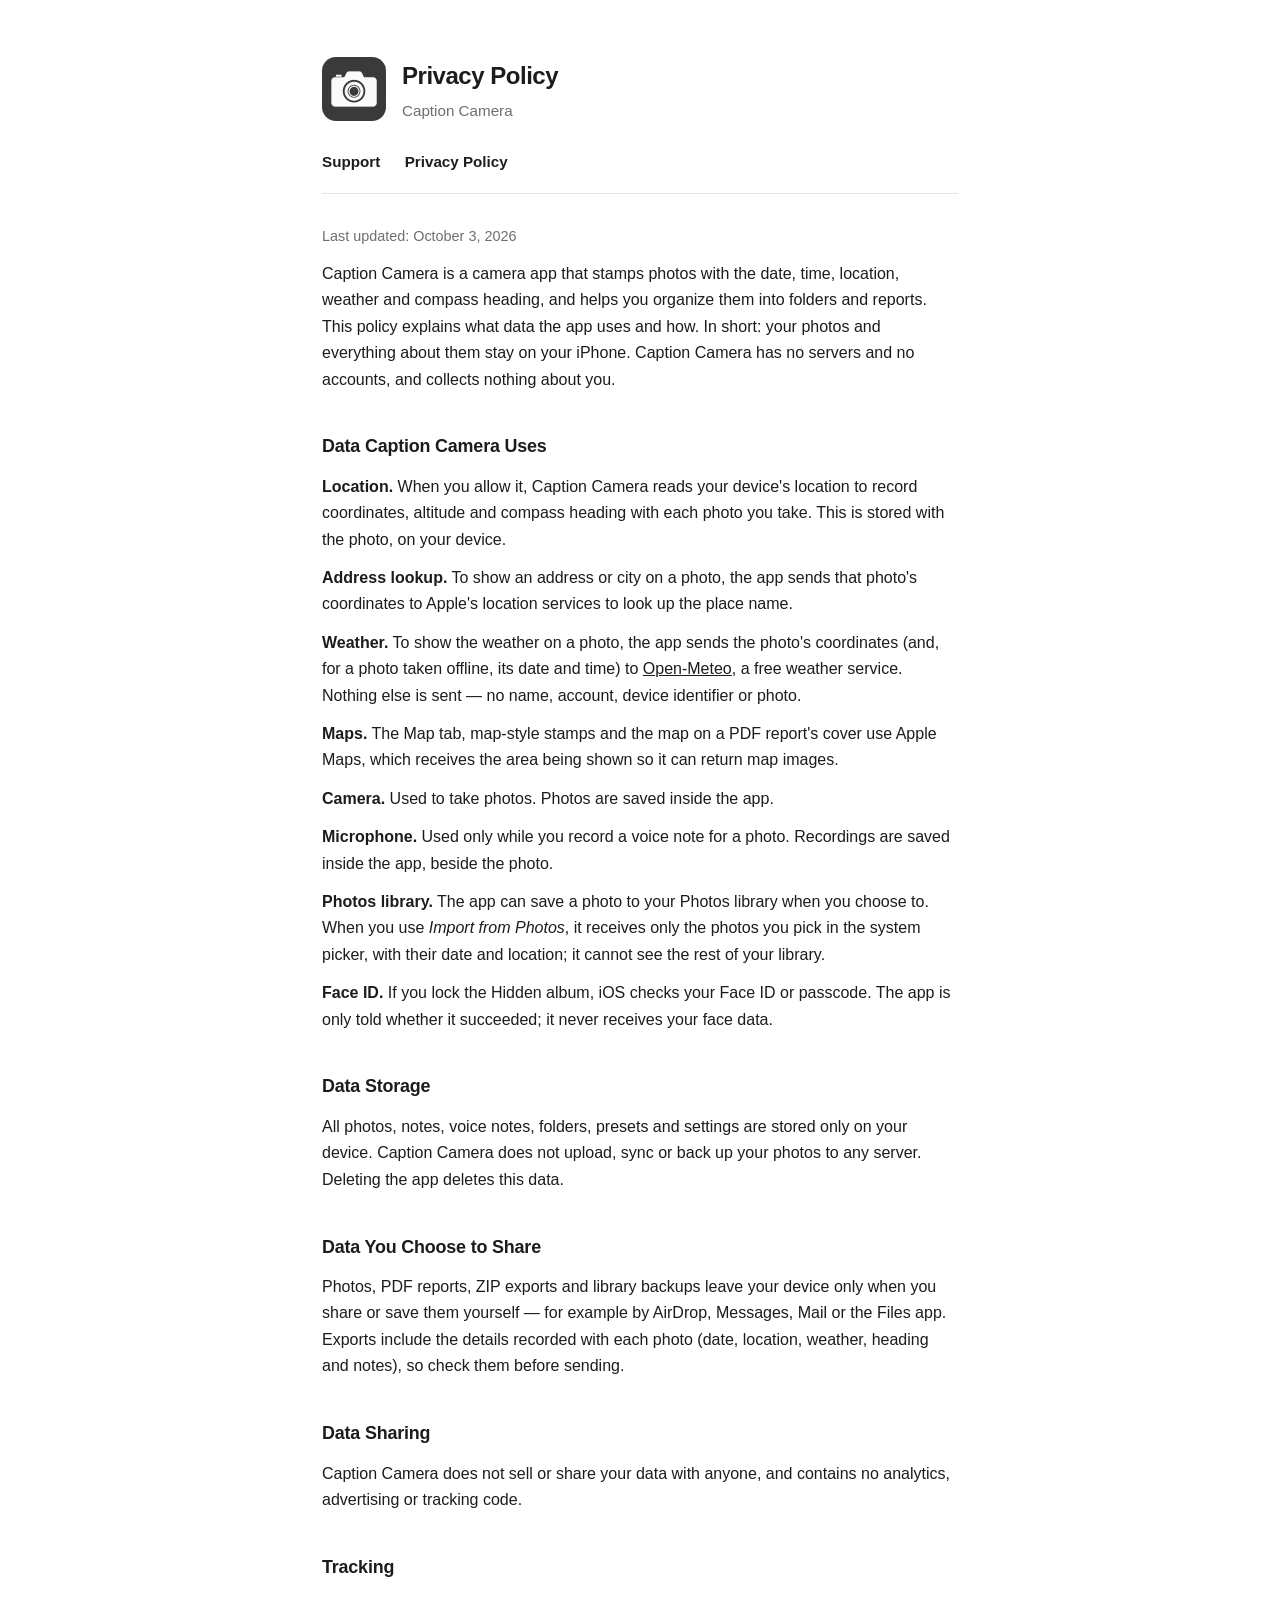
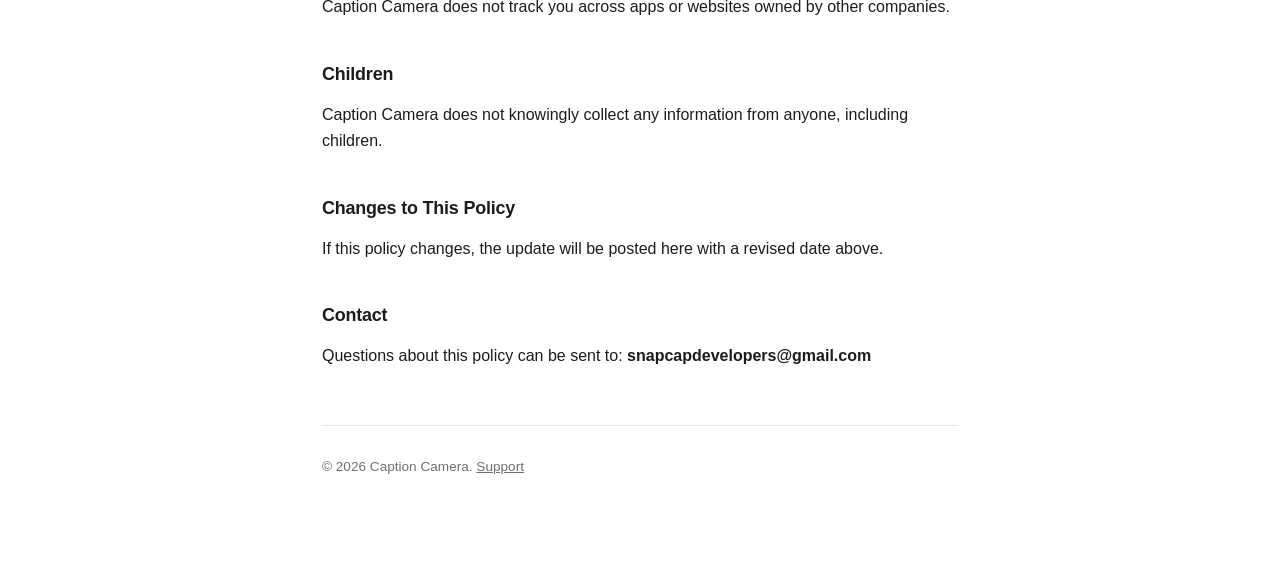
==== privacy.html @ 2c925708 "Caption Camera support and privacy pages" ====
<!DOCTYPE html>
<html lang="en">
<head>
<meta charset="UTF-8">
<meta name="viewport" content="width=device-width, initial-scale=1.0">
<title>Caption Camera — Privacy Policy</title>
<link rel="stylesheet" href="style.css">
<link rel="icon" href="icon.png">
</head>
<body>
<div class="wrap">

  <header>
    <img src="icon.png" alt="Caption Camera app icon">
    <div>
      <h1>Privacy Policy</h1>
      <p>Caption Camera</p>
    </div>
  </header>

  <nav>
    <a href="index.html">Support</a>
    <a href="privacy.html">Privacy Policy</a>
  </nav>

  <p class="updated">Last updated: October 3, 2026</p>

<p>Caption Camera is a camera app that stamps photos with the date, time, location, weather and compass heading, and helps you organize them into folders and reports. This policy explains what data the app uses and how. In short: your photos and everything about them stay on your iPhone. Caption Camera has no servers and no accounts, and collects nothing about you.</p>

<h2>Data Caption Camera Uses</h2>

<p><strong>Location.</strong> When you allow it, Caption Camera reads your device's location to record coordinates, altitude and compass heading with each photo you take. This is stored with the photo, on your device.</p>

<p><strong>Address lookup.</strong> To show an address or city on a photo, the app sends that photo's coordinates to Apple's location services to look up the place name.</p>

<p><strong>Weather.</strong> To show the weather on a photo, the app sends the photo's coordinates (and, for a photo taken offline, its date and time) to <a href="https://open-meteo.com">Open-Meteo</a>, a free weather service. Nothing else is sent — no name, account, device identifier or photo.</p>

<p><strong>Maps.</strong> The Map tab, map-style stamps and the map on a PDF report's cover use Apple Maps, which receives the area being shown so it can return map images.</p>

<p><strong>Camera.</strong> Used to take photos. Photos are saved inside the app.</p>

<p><strong>Microphone.</strong> Used only while you record a voice note for a photo. Recordings are saved inside the app, beside the photo.</p>

<p><strong>Photos library.</strong> The app can save a photo to your Photos library when you choose to. When you use <em>Import from Photos</em>, it receives only the photos you pick in the system picker, with their date and location; it cannot see the rest of your library.</p>

<p><strong>Face ID.</strong> If you lock the Hidden album, iOS checks your Face ID or passcode. The app is only told whether it succeeded; it never receives your face data.</p>

<h2>Data Storage</h2>
<p>All photos, notes, voice notes, folders, presets and settings are stored only on your device. Caption Camera does not upload, sync or back up your photos to any server. Deleting the app deletes this data.</p>

<h2>Data You Choose to Share</h2>
<p>Photos, PDF reports, ZIP exports and library backups leave your device only when you share or save them yourself — for example by AirDrop, Messages, Mail or the Files app. Exports include the details recorded with each photo (date, location, weather, heading and notes), so check them before sending.</p>

<h2>Data Sharing</h2>
<p>Caption Camera does not sell or share your data with anyone, and contains no analytics, advertising or tracking code.</p>

<h2>Tracking</h2>
<p>Caption Camera does not track you across apps or websites owned by other companies.</p>

<h2>Children</h2>
<p>Caption Camera does not knowingly collect any information from anyone, including children.</p>

<h2>Changes to This Policy</h2>
<p>If this policy changes, the update will be posted here with a revised date above.</p>

<h2>Contact</h2>
<p>Questions about this policy can be sent to: <strong>snapcapdevelopers@gmail.com</strong></p>

  <footer>
    <p>&copy; 2026 Caption Camera. <a href="index.html">Support</a></p>
  </footer>

</div>
</body>
</html>
---- style.css ----
:root{
  --ink:#1c1c1e; --muted:#6e6e73; --line:#e5e5ea;
  --bg:#ffffff; --card:#f5f5f7; --accent:#3a3a3c;
}
@media (prefers-color-scheme: dark){
  :root{ --ink:#f2f2f7; --muted:#9a9aa0; --line:#2c2c2e;
         --bg:#000000; --card:#1c1c1e; --accent:#e5e5ea; }
}
*{box-sizing:border-box}
body{
  margin:0; background:var(--bg); color:var(--ink);
  font:16px/1.65 -apple-system,BlinkMacSystemFont,"Segoe UI",Helvetica,Arial,sans-serif;
  -webkit-font-smoothing:antialiased;
}
.wrap{max-width:680px;margin:0 auto;padding:56px 22px 80px}
header{display:flex;align-items:center;gap:16px;margin-bottom:14px}
header img{width:64px;height:64px;border-radius:14px;display:block}
header h1{font-size:1.5rem;margin:0;letter-spacing:-.02em}
header p{margin:2px 0 0;color:var(--muted);font-size:.95rem}
nav{margin:26px 0 34px;padding-bottom:18px;border-bottom:1px solid var(--line)}
nav a{color:var(--ink);text-decoration:none;font-weight:600;font-size:.95rem;margin-right:20px}
nav a:hover{text-decoration:underline}
h2{font-size:1.12rem;margin:2.2em 0 .5em;letter-spacing:-.01em}
p{margin:.75em 0}
.updated{color:var(--muted);font-size:.9rem;margin-top:-.2em}
.card{background:var(--card);border-radius:14px;padding:20px 22px;margin:22px 0}
.card p{margin:.4em 0}
a{color:inherit}
footer{margin-top:56px;padding-top:20px;border-top:1px solid var(--line);color:var(--muted);font-size:.85rem}
ul{padding-left:1.1em}
li{margin:.35em 0}
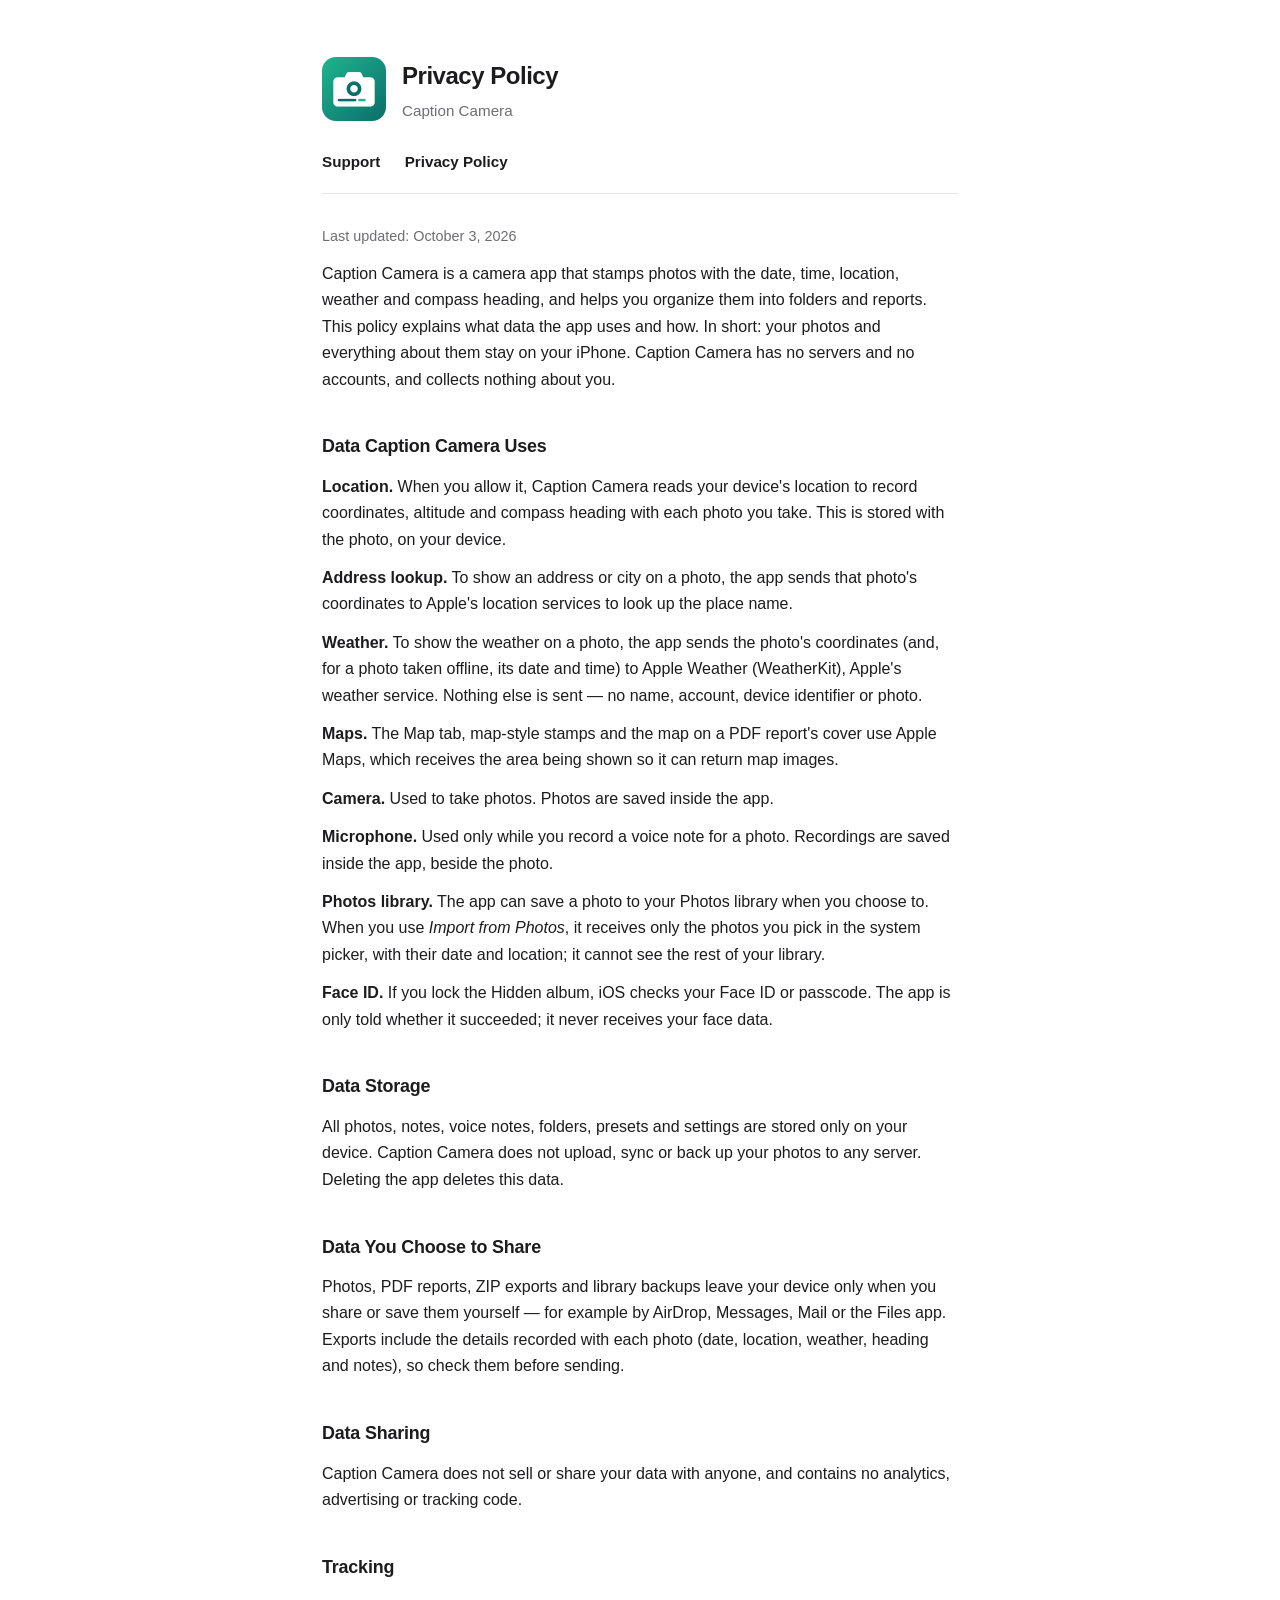
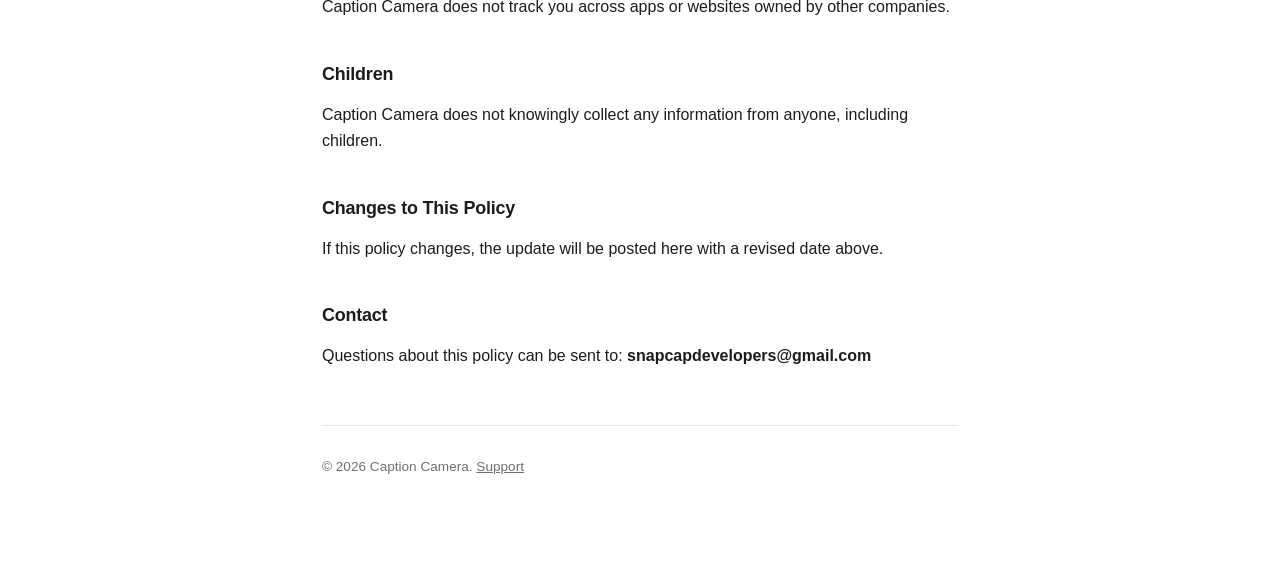
==== commit f38d79de: "Privacy policy names Apple Weather; new app icon" ====
--- a/privacy.html
+++ b/privacy.html
@@ -33,7 +33,7 @@
 
 <p><strong>Address lookup.</strong> To show an address or city on a photo, the app sends that photo's coordinates to Apple's location services to look up the place name.</p>
 
-<p><strong>Weather.</strong> To show the weather on a photo, the app sends the photo's coordinates (and, for a photo taken offline, its date and time) to <a href="https://open-meteo.com">Open-Meteo</a>, a free weather service. Nothing else is sent — no name, account, device identifier or photo.</p>
+<p><strong>Weather.</strong> To show the weather on a photo, the app sends the photo's coordinates (and, for a photo taken offline, its date and time) to Apple Weather (WeatherKit), Apple's weather service. Nothing else is sent — no name, account, device identifier or photo.</p>
 
 <p><strong>Maps.</strong> The Map tab, map-style stamps and the map on a PDF report's cover use Apple Maps, which receives the area being shown so it can return map images.</p>
 
